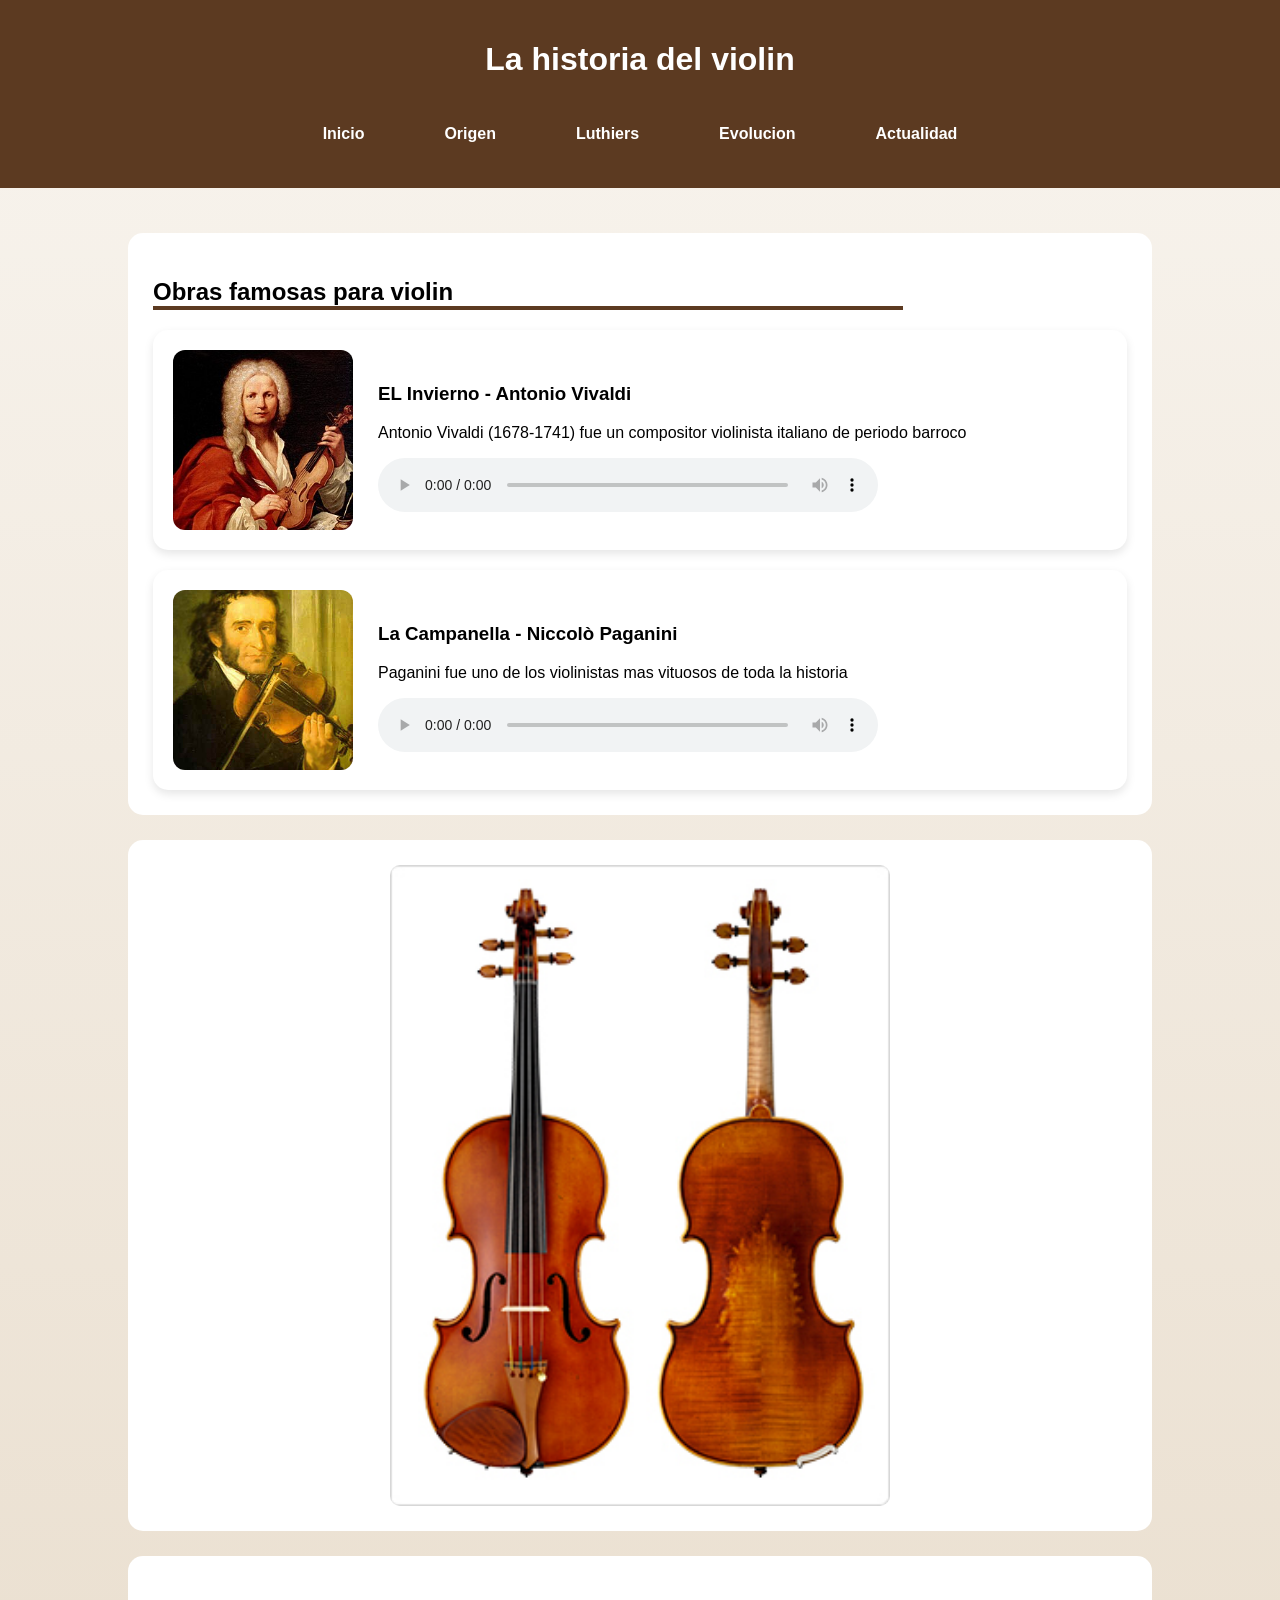
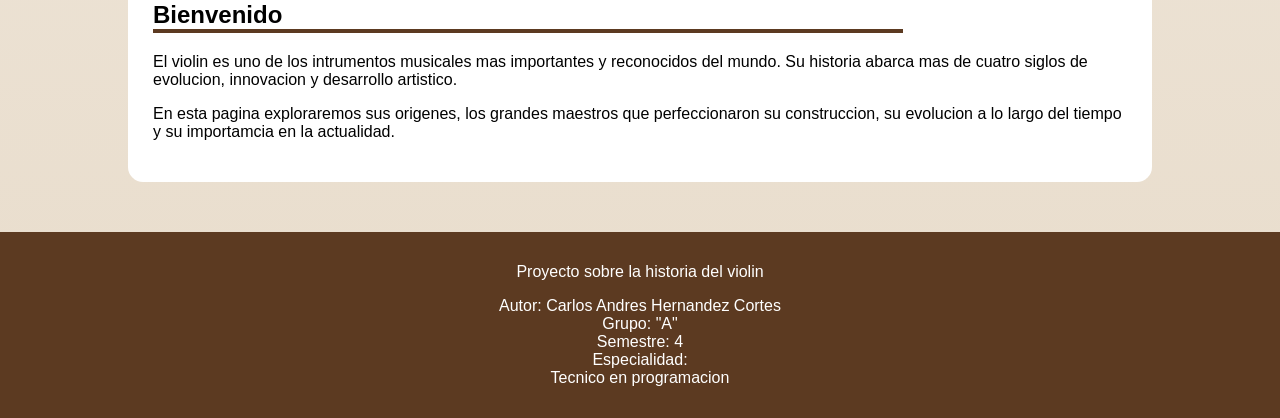
==== index.html @ 6fbeace0 "Add files via upload" ====
<!DOCTYPE html>
<html lang="es">
<head>
    <meta charset="UTF-8">
    <meta name="viewport" content="width=device-width, initial-scale=1.0">
    <title>La historia del violin</title>
</head>
<body>
    <link rel="stylesheet" href="css/estilos.css">
    <header>
        <h1>La historia del violin</h1>

        <nav>
            <a href="index.html">Inicio</a>
            <a href="origen.html">Origen</a>
            <a href="luthiers.html">Luthiers</a>
            <a href="evolucion.html">Evolucion</a>
            <a href="actualidad.html">Actualidad</a>
        </nav>
    </header>
    <main>

        <section>
            <h2>Obras famosas para violin</h2>
            <div class="obra">
                <img src="img/Antonio Vivaldi.jpg" alt="Antonio Vivaldi">

                <div class="info">
                    <h3>EL Invierno - Antonio Vivaldi</h3>

                    <p>
                        Antonio Vivaldi (1678-1741) fue un compositor
                        violinista italiano de periodo barroco
                    </p>

                    <audio controls>
                        <source src="audio/El invierno.mp3"
                        type="audio/mpeg">
                    </audio>
                </div>
                
            </div>

            <div class="obra">
                <img src="img/paganini.jpg" alt="Niccolò Paganini">

                <div class="info">
                    <h3>La Campanella - Niccolò Paganini</h3>

                    <p>
                        Paganini fue uno de los violinistas mas vituosos
                        de toda la historia
                    </p>

                    <audio controls>
                        <source src="audio/La campanella.mp3"
                        type="audio/mpeg">
                    </audio>
                </div>
            </div>
        </section>

        <section>
           <center>
                <img src="img/violin.jpg" width="500" alt="Violin">
           </center>
        </section>

        <section>
            <h2>Bienvenido</h2>

            <p>
                El violin es uno de los intrumentos musicales
                mas importantes y reconocidos del mundo. 
                Su historia abarca mas de cuatro siglos de evolucion,
                innovacion y desarrollo artistico.
            </p>

            <p>
                En esta pagina exploraremos sus origenes, los grandes
                maestros que perfeccionaron su construccion, su evolucion
                a lo largo del tiempo y su importamcia en la actualidad.
            </p>
        </section>
    </main>

    <footer>
        <p>
            Proyecto sobre la historia del violin
        </p>

        <p>
            Autor: Carlos Andres Hernandez Cortes <br>
            Grupo: "A" <br>
            Semestre: 4 <br>
            Especialidad: <br> Tecnico en programacion <br>
        </p>
    </footer>
</body>
</html>
---- css/estilos.css ----
body{
    font-family: Arial, sans-serif; margin: 0;
    background: linear-gradient(
        to bottom,
        #f8f4ee,
        #e8dccb
    );
}

header{
    background-color: #5c3a21; color: white; text-align: center;
    padding: 20px;
}

nav{
    display: flex;
    justify-content: center;
    gap: 20px;
    margin-top: 15px;
}

nav a{
    color: white; text-decoration: none; 
    margin:15px; font-weight: bold;
    padding:10px 15px;
    border-radius: 8px;
    transition: 0.3s;
}

nav a:hover{
    color: black;
    background-color: gold;
}

main{
    width: 80%; margin: auto; padding: 20px;
}

section{
    background-color: white;
    padding: 25px;
    margin-top: 25px;

    border-radius: 15px;

    box-shadow:
        0 4px 10px rbg(0,0,0,0.1);
}

img{
    display: block; margin: auto;
    border-radius: 10px;
    transition: 0.3s;
}

img:hover{
    transform: scale(1.03);
}

footer{
    background-color: #5c3a21; color: white;
    text-align: center; padding: 15px;
    margin-top: 30px;
}

.comparacion{
    display: flex;
    justify-content: center;
    gap: 25px;
    flex-wrap: wrap;
    margin-top: 20px;
}
.comparacion div{
    width: 280px;
    text-align: center;
}

.comparacion img{
    width: 100%;
    height: 350px;
    object-fit: cover;
    border-radius: 10px;
    transition: 0.3s;
}

.comparacion img:hover{
    transform: scale(1.05);
}

.comparacion h3{
    margin-top: 10px;
    color: #5c3a21;
}

.comparacion p{
    font-size: 14px;
    line-height: 1.5;
}


h2::after{
    content: "";
    display: block;
    
    width: 750px;
    height: 4px;

    margin: 10 px auto;

    background-color: #5c3a21;
}
.obra{
    display: flex;
    align-items: center;
    gap: 25px;

    background: white;

    padding: 20px;

    margin-top: 20px;

    border-radius: 15px;

    box-shadow: 0 4px 10px rgb(0,0,0,0.1);
}

.obra img{
    width: 180px;
    height: 180px;

    object-fit: cover;

    border-radius: 12px;
}

.info{
    flex: 1;
}

audio{
    width: 100%;
    max-width: 500px;
}
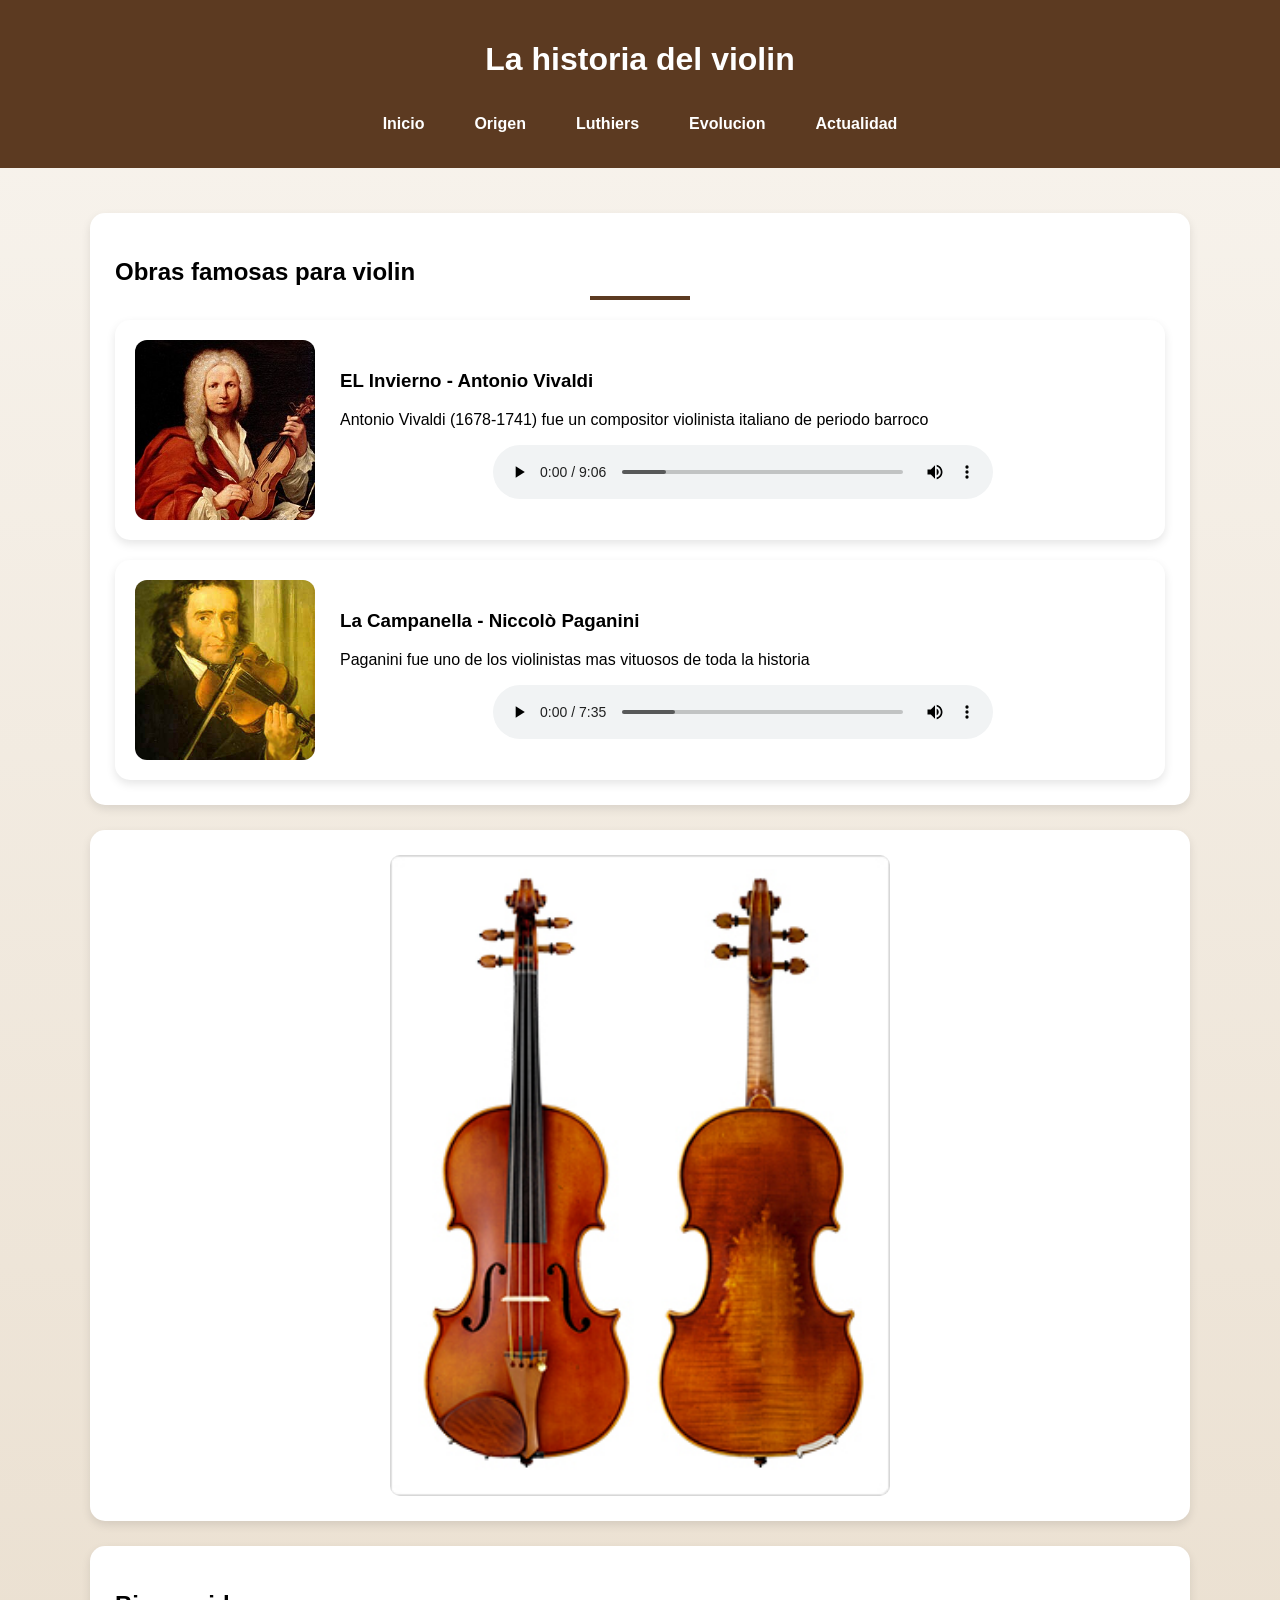
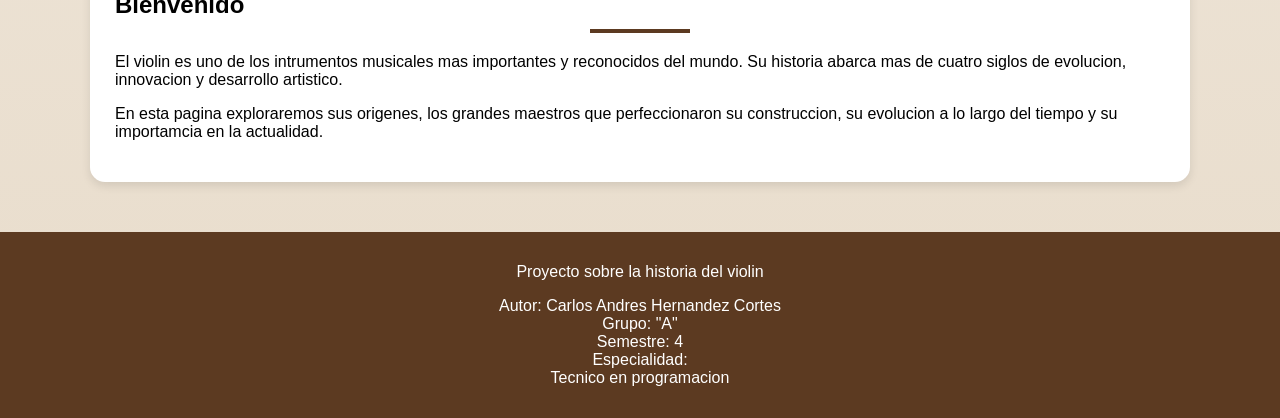
==== commit 2dcff0c6: "Add files via upload" ====
--- a/index.html
+++ b/index.html
@@ -6,7 +6,7 @@
     <title>La historia del violin</title>
 </head>
 <body>
-    <link rel="stylesheet" href="css/estilos.css">
+    <link rel="stylesheet" href="css/estilos1.css">
     <header>
         <h1>La historia del violin</h1>
 
--- a/css/estilos1.css
+++ b/css/estilos1.css
@@ -0,0 +1,156 @@
+body {
+    font-family: Arial, sans-serif; 
+    margin: 0;
+    background: linear-gradient(to bottom, #f8f4ee, #e8dccb);
+}
+
+header {
+    background-color: #5c3a21; 
+    color: white; 
+    text-align: center;
+    padding: 20px;
+}
+
+nav {
+    display: flex;
+    justify-content: center;
+    gap: 10px; /* Reducido un poco para pantallas medianas */
+    margin-top: 15px;
+    flex-wrap: wrap; /* Si los enlaces no caben, bajan ordenadamente */
+}
+
+nav a {
+    color: white; 
+    text-decoration: none; 
+    margin: 5px; /* Reducido para evitar que se desborde */
+    font-weight: bold;
+    padding: 10px 15px;
+    border-radius: 8px;
+    transition: 0.3s;
+}
+
+nav a:hover {
+    color: black;
+    background-color: gold;
+}
+
+main {
+    width: 90%; /* Más flexible en móviles */
+    max-width: 1100px; /* Límite para pantallas grandes */
+    margin: auto; 
+    padding: 20px 0;
+}
+
+section {
+    background-color: white;
+    padding: 25px;
+    margin-top: 25px;
+    border-radius: 15px;
+    box-shadow: 0 4px 10px rgba(0,0,0,0.1); /* Corregido rbg a rgba */
+}
+
+img {
+    display: block; 
+    margin: auto;
+    max-width: 100%; /* Evita que cualquier imagen se salga de su contenedor */
+    height: auto;
+    border-radius: 10px;
+    transition: 0.3s;
+}
+
+img:hover {
+    transform: scale(1.03);
+}
+
+footer {
+    background-color: #5c3a21; 
+    color: white;
+    text-align: center; 
+    padding: 15px;
+    margin-top: 30px;
+}
+
+.comparacion {
+    display: flex;
+    justify-content: center;
+    gap: 25px;
+    flex-wrap: wrap;
+    margin-top: 20px;
+}
+
+.comparacion div {
+    width: 100%; /* Ocupa todo el ancho en móvil */
+    max-width: 280px; /* No crece más de 280px en pantallas grandes */
+    text-align: center;
+}
+
+.comparacion img {
+    width: 100%;
+    height: 350px;
+    object-fit: cover;
+    border-radius: 10px;
+    transition: 0.3s;
+}
+
+.comparacion img:hover {
+    transform: scale(1.05);
+}
+
+.comparacion h3 {
+    margin-top: 10px;
+    color: #5c3a21;
+}
+
+.comparacion p {
+    font-size: 14px;
+    line-height: 1.5;
+}
+
+h2::after {
+    content: "";
+    display: block;
+    width: 100px; /* Cambiado de 750px a un tamaño fijo más pequeño y estético */
+    height: 4px;
+    margin: 10px auto; /* Corregido el espacio en '10 px' */
+    background-color: #5c3a21;
+}
+
+.obra {
+    display: flex;
+    flex-wrap: wrap; /* Clave para que en móvil la info baje */
+    justify-content: center; /* Centra los elementos en móvil */
+    align-items: center;
+    gap: 25px;
+    background: white;
+    padding: 20px;
+    margin-top: 20px;
+    border-radius: 15px;
+    box-shadow: 0 4px 10px rgba(0,0,0,0.1);
+}
+
+.obra img {
+    width: 180px;
+    height: 180px;
+    object-fit: cover;
+    border-radius: 12px;
+}
+
+.info {
+    flex: 1;
+    min-width: 250px; /* Si el espacio es menor a 250px, se pasa abajo */
+    text-align: center; /* Centrado adaptable */
+}
+
+/* Alineamos a la izquierda solo en pantallas grandes */
+@media (min-width: 600px) {
+    .info {
+        text-align: left;
+    }
+}
+
+audio {
+    width: 100%;
+    max-width: 500px;
+    display: block;
+    margin: 10px auto;
+}
